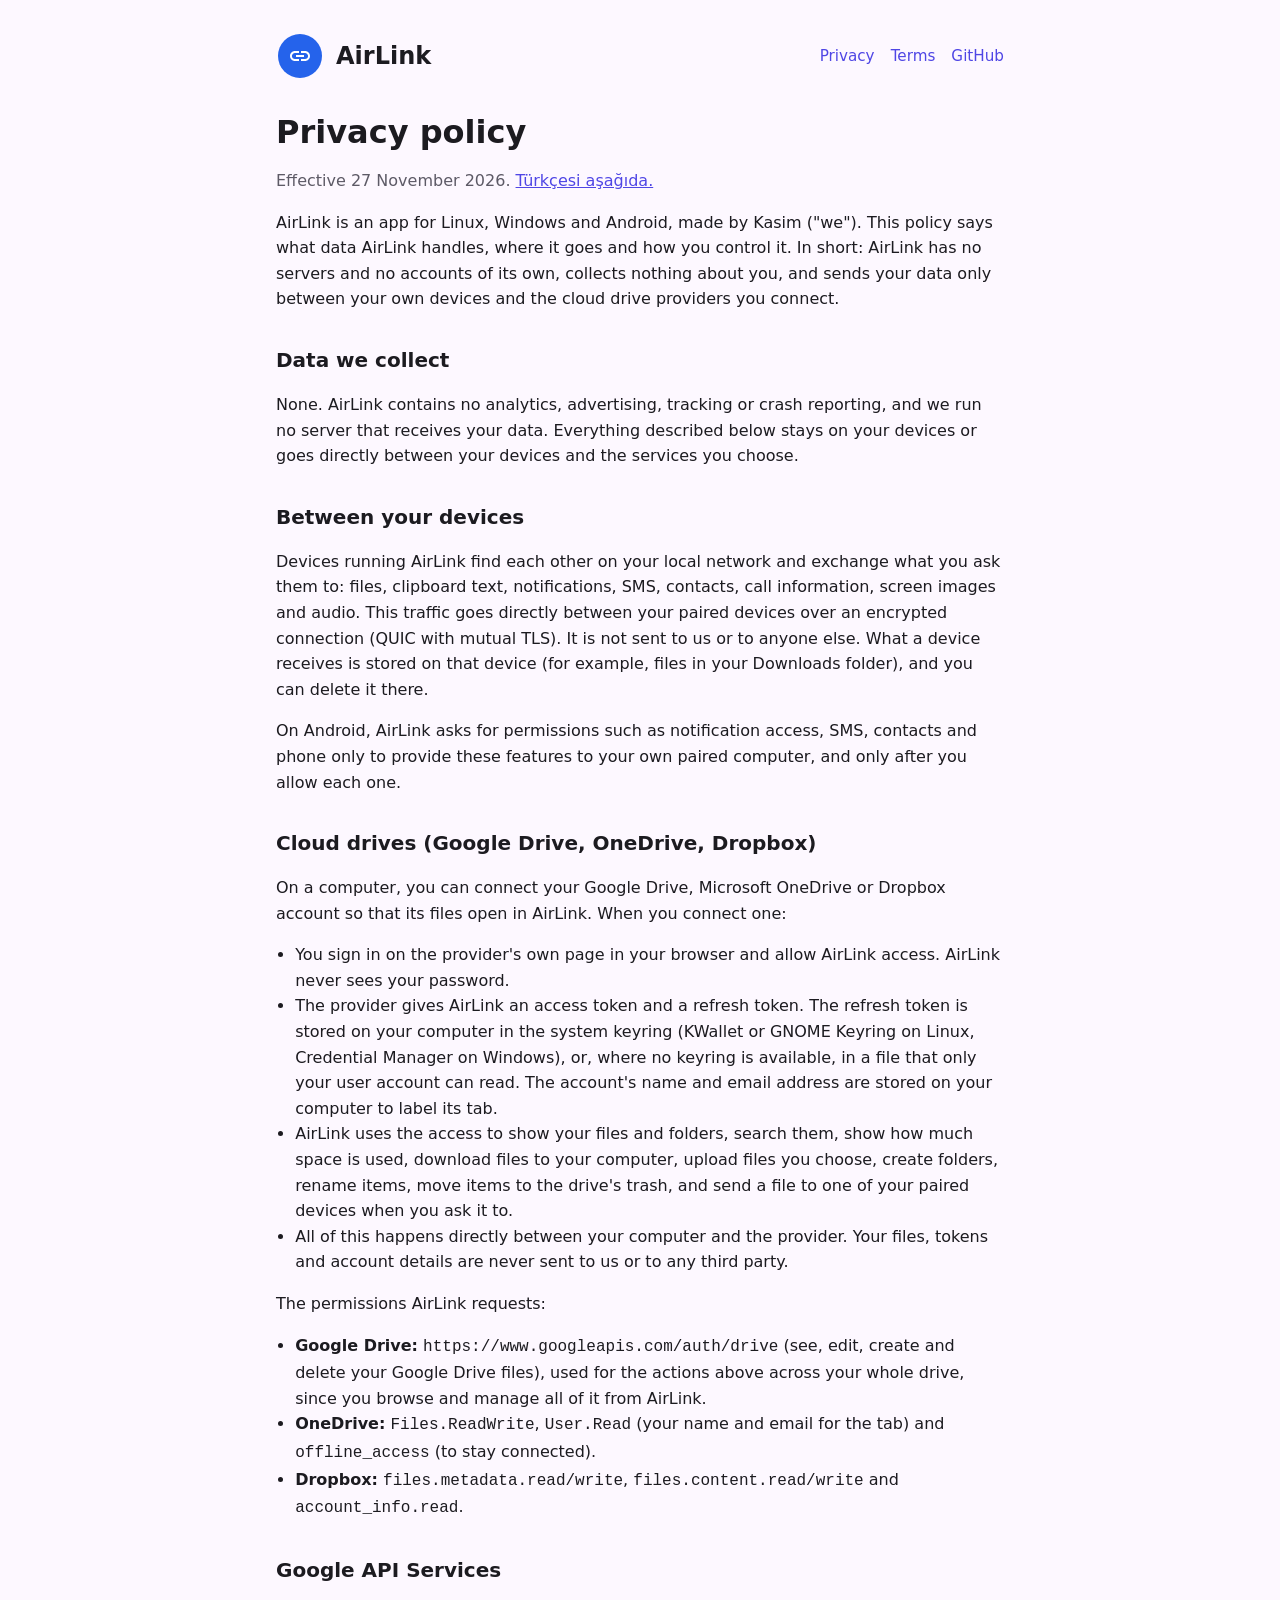
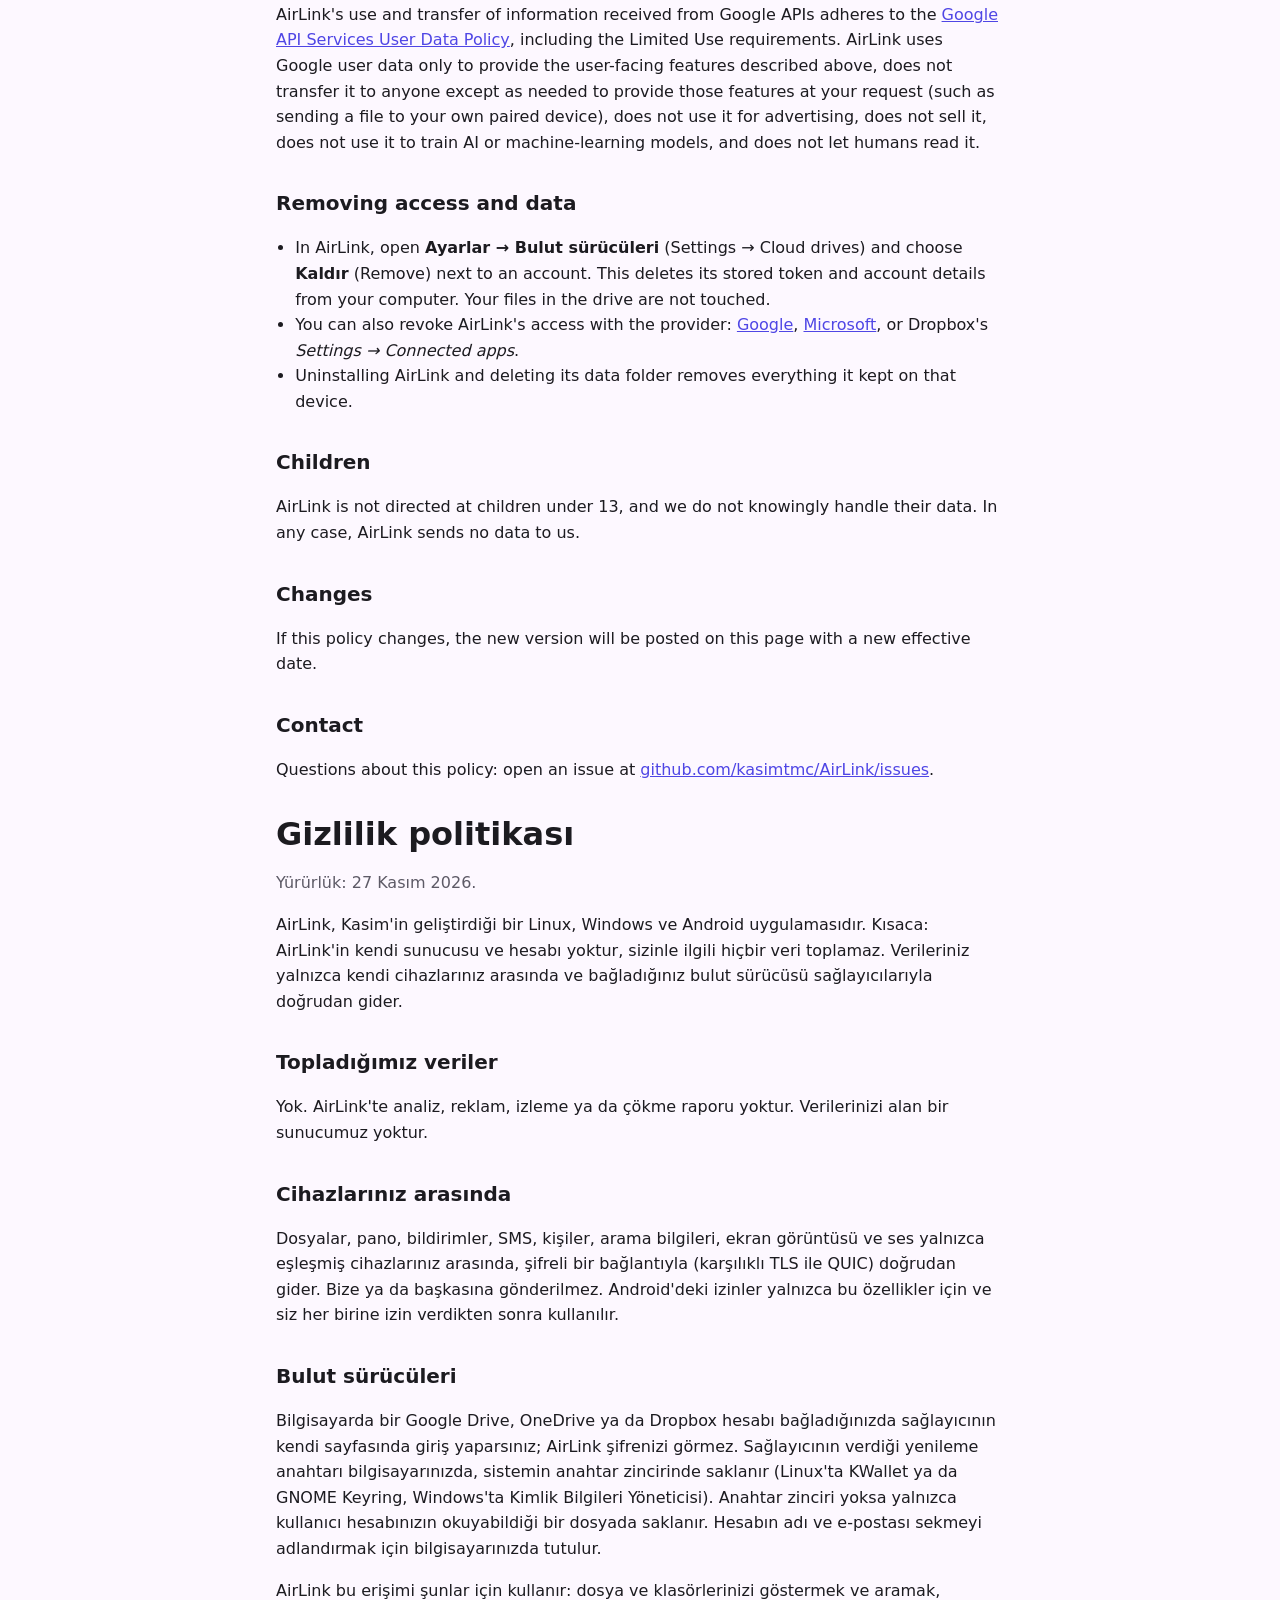
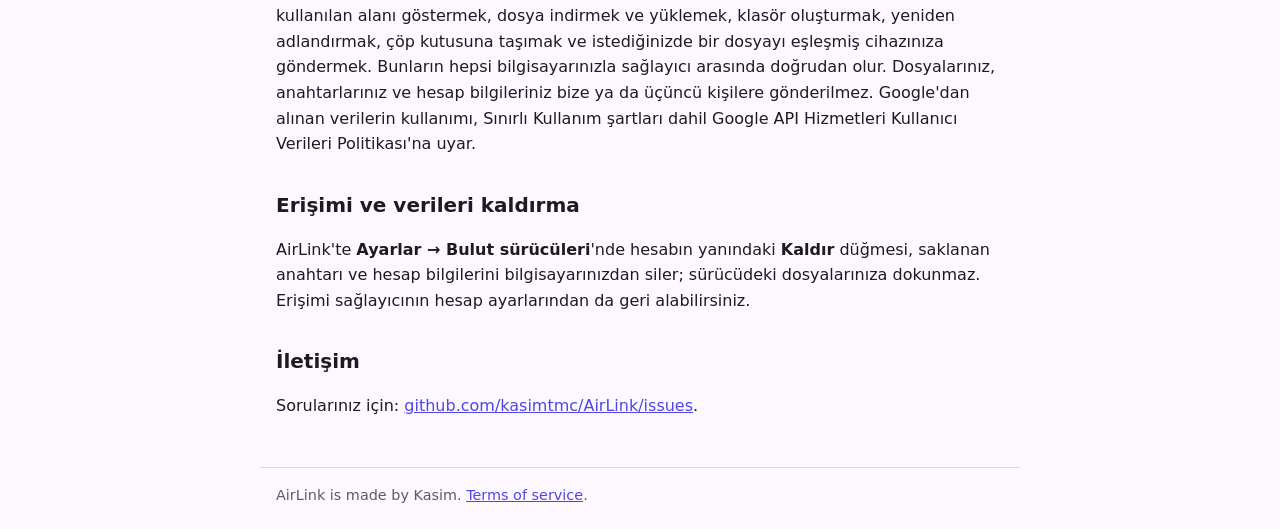
==== site/privacy.html @ c018aba0 "Website with the privacy policy and terms of service site/ is published to kasimtmc.github.io/AirLin" ====
<!doctype html>
<html lang="en">
<head>
<meta charset="utf-8">
<meta name="viewport" content="width=device-width, initial-scale=1">
<title>AirLink Privacy Policy</title>
<link rel="icon" href="airlink.svg">
<link rel="stylesheet" href="style.css">
</head>
<body>
<header>
  <img src="airlink.svg" alt="">
  <a href="./">AirLink</a>
  <nav><a href="privacy.html">Privacy</a><a href="terms.html">Terms</a><a href="https://github.com/kasimtmc/AirLink">GitHub</a></nav>
</header>
<main>
  <h1>Privacy policy</h1>
  <p class="muted">Effective 27 November 2026. <a href="#tr">Türkçesi aşağıda.</a></p>

  <p>AirLink is an app for Linux, Windows and Android, made by Kasim ("we"). This policy says what data AirLink handles, where it goes and how you control it. In short: AirLink has no servers and no accounts of its own, collects nothing about you, and sends your data only between your own devices and the cloud drive providers you connect.</p>

  <h2>Data we collect</h2>
  <p>None. AirLink contains no analytics, advertising, tracking or crash reporting, and we run no server that receives your data. Everything described below stays on your devices or goes directly between your devices and the services you choose.</p>

  <h2>Between your devices</h2>
  <p>Devices running AirLink find each other on your local network and exchange what you ask them to: files, clipboard text, notifications, SMS, contacts, call information, screen images and audio. This traffic goes directly between your paired devices over an encrypted connection (QUIC with mutual TLS). It is not sent to us or to anyone else. What a device receives is stored on that device (for example, files in your Downloads folder), and you can delete it there.</p>
  <p>On Android, AirLink asks for permissions such as notification access, SMS, contacts and phone only to provide these features to your own paired computer, and only after you allow each one.</p>

  <h2>Cloud drives (Google Drive, OneDrive, Dropbox)</h2>
  <p>On a computer, you can connect your Google Drive, Microsoft OneDrive or Dropbox account so that its files open in AirLink. When you connect one:</p>
  <ul>
    <li>You sign in on the provider's own page in your browser and allow AirLink access. AirLink never sees your password.</li>
    <li>The provider gives AirLink an access token and a refresh token. The refresh token is stored on your computer in the system keyring (KWallet or GNOME Keyring on Linux, Credential Manager on Windows), or, where no keyring is available, in a file that only your user account can read. The account's name and email address are stored on your computer to label its tab.</li>
    <li>AirLink uses the access to show your files and folders, search them, show how much space is used, download files to your computer, upload files you choose, create folders, rename items, move items to the drive's trash, and send a file to one of your paired devices when you ask it to.</li>
    <li>All of this happens directly between your computer and the provider. Your files, tokens and account details are never sent to us or to any third party.</li>
  </ul>
  <p>The permissions AirLink requests:</p>
  <ul>
    <li><strong>Google Drive:</strong> <code>https://www.googleapis.com/auth/drive</code> (see, edit, create and delete your Google Drive files), used for the actions above across your whole drive, since you browse and manage all of it from AirLink.</li>
    <li><strong>OneDrive:</strong> <code>Files.ReadWrite</code>, <code>User.Read</code> (your name and email for the tab) and <code>offline_access</code> (to stay connected).</li>
    <li><strong>Dropbox:</strong> <code>files.metadata.read/write</code>, <code>files.content.read/write</code> and <code>account_info.read</code>.</li>
  </ul>

  <h2>Google API Services</h2>
  <p>AirLink's use and transfer of information received from Google APIs adheres to the <a href="https://developers.google.com/terms/api-services-user-data-policy">Google API Services User Data Policy</a>, including the Limited Use requirements. AirLink uses Google user data only to provide the user-facing features described above, does not transfer it to anyone except as needed to provide those features at your request (such as sending a file to your own paired device), does not use it for advertising, does not sell it, does not use it to train AI or machine-learning models, and does not let humans read it.</p>

  <h2>Removing access and data</h2>
  <ul>
    <li>In AirLink, open <strong>Ayarlar → Bulut sürücüleri</strong> (Settings → Cloud drives) and choose <strong>Kaldır</strong> (Remove) next to an account. This deletes its stored token and account details from your computer. Your files in the drive are not touched.</li>
    <li>You can also revoke AirLink's access with the provider: <a href="https://myaccount.google.com/permissions">Google</a>, <a href="https://account.live.com/consent/Manage">Microsoft</a>, or Dropbox's <em>Settings → Connected apps</em>.</li>
    <li>Uninstalling AirLink and deleting its data folder removes everything it kept on that device.</li>
  </ul>

  <h2>Children</h2>
  <p>AirLink is not directed at children under 13, and we do not knowingly handle their data. In any case, AirLink sends no data to us.</p>

  <h2>Changes</h2>
  <p>If this policy changes, the new version will be posted on this page with a new effective date.</p>

  <h2>Contact</h2>
  <p>Questions about this policy: open an issue at <a href="https://github.com/kasimtmc/AirLink/issues">github.com/kasimtmc/AirLink/issues</a>.</p>

  <h1 id="tr">Gizlilik politikası</h1>
  <p class="muted">Yürürlük: 27 Kasım 2026.</p>
  <p>AirLink, Kasim'in geliştirdiği bir Linux, Windows ve Android uygulamasıdır. Kısaca: AirLink'in kendi sunucusu ve hesabı yoktur, sizinle ilgili hiçbir veri toplamaz. Verileriniz yalnızca kendi cihazlarınız arasında ve bağladığınız bulut sürücüsü sağlayıcılarıyla doğrudan gider.</p>
  <h2>Topladığımız veriler</h2>
  <p>Yok. AirLink'te analiz, reklam, izleme ya da çökme raporu yoktur. Verilerinizi alan bir sunucumuz yoktur.</p>
  <h2>Cihazlarınız arasında</h2>
  <p>Dosyalar, pano, bildirimler, SMS, kişiler, arama bilgileri, ekran görüntüsü ve ses yalnızca eşleşmiş cihazlarınız arasında, şifreli bir bağlantıyla (karşılıklı TLS ile QUIC) doğrudan gider. Bize ya da başkasına gönderilmez. Android'deki izinler yalnızca bu özellikler için ve siz her birine izin verdikten sonra kullanılır.</p>
  <h2>Bulut sürücüleri</h2>
  <p>Bilgisayarda bir Google Drive, OneDrive ya da Dropbox hesabı bağladığınızda sağlayıcının kendi sayfasında giriş yaparsınız; AirLink şifrenizi görmez. Sağlayıcının verdiği yenileme anahtarı bilgisayarınızda, sistemin anahtar zincirinde saklanır (Linux'ta KWallet ya da GNOME Keyring, Windows'ta Kimlik Bilgileri Yöneticisi). Anahtar zinciri yoksa yalnızca kullanıcı hesabınızın okuyabildiği bir dosyada saklanır. Hesabın adı ve e-postası sekmeyi adlandırmak için bilgisayarınızda tutulur.</p>
  <p>AirLink bu erişimi şunlar için kullanır: dosya ve klasörlerinizi göstermek ve aramak, kullanılan alanı göstermek, dosya indirmek ve yüklemek, klasör oluşturmak, yeniden adlandırmak, çöp kutusuna taşımak ve istediğinizde bir dosyayı eşleşmiş cihazınıza göndermek. Bunların hepsi bilgisayarınızla sağlayıcı arasında doğrudan olur. Dosyalarınız, anahtarlarınız ve hesap bilgileriniz bize ya da üçüncü kişilere gönderilmez. Google'dan alınan verilerin kullanımı, Sınırlı Kullanım şartları dahil Google API Hizmetleri Kullanıcı Verileri Politikası'na uyar.</p>
  <h2>Erişimi ve verileri kaldırma</h2>
  <p>AirLink'te <strong>Ayarlar → Bulut sürücüleri</strong>'nde hesabın yanındaki <strong>Kaldır</strong> düğmesi, saklanan anahtarı ve hesap bilgilerini bilgisayarınızdan siler; sürücüdeki dosyalarınıza dokunmaz. Erişimi sağlayıcının hesap ayarlarından da geri alabilirsiniz.</p>
  <h2>İletişim</h2>
  <p>Sorularınız için: <a href="https://github.com/kasimtmc/AirLink/issues">github.com/kasimtmc/AirLink/issues</a>.</p>
</main>
<footer>AirLink is made by Kasim. <a href="terms.html">Terms of service</a>.</footer>
</body>
</html>
---- site/style.css ----
:root {
  --bg: #fdf8ff; --fg: #1c1b20; --muted: #5d5a66; --accent: #4f46e5; --card: #f2edf7; --line: #ddd7e3;
  color-scheme: light dark;
}
@media (prefers-color-scheme: dark) {
  :root { --bg: #141218; --fg: #e8e1ec; --muted: #aca6b4; --accent: #a5b4fc; --card: #211f26; --line: #36333d; }
}
* { box-sizing: border-box; }
body { margin: 0; background: var(--bg); color: var(--fg); font: 16px/1.6 system-ui, -apple-system, "Segoe UI", sans-serif; }
main, header, footer { max-width: 760px; margin: 0 auto; padding: 0 16px; }
header { display: flex; align-items: center; gap: 12px; padding-top: 32px; }
header img { width: 48px; height: 48px; }
header a { color: inherit; text-decoration: none; font-size: 1.5rem; font-weight: 600; }
nav { margin-left: auto; display: flex; gap: 16px; flex-wrap: wrap; }
nav a { font-size: 0.95rem; font-weight: 400; color: var(--accent); }
h1 { font-size: 2rem; line-height: 1.25; margin: 32px 0 8px; }
h2 { font-size: 1.25rem; margin: 32px 0 8px; }
p, li { color: var(--fg); }
.muted { color: var(--muted); }
a { color: var(--accent); }
.card { background: var(--card); border-radius: 16px; padding: 16px 20px; margin: 16px 0; }
.button { display: inline-block; background: var(--accent); color: var(--bg); padding: 10px 18px; border-radius: 999px; text-decoration: none; font-weight: 600; }
ul { padding-left: 1.2rem; }
footer { border-top: 1px solid var(--line); margin-top: 48px; padding-top: 16px; padding-bottom: 32px; font-size: 0.9rem; color: var(--muted); }
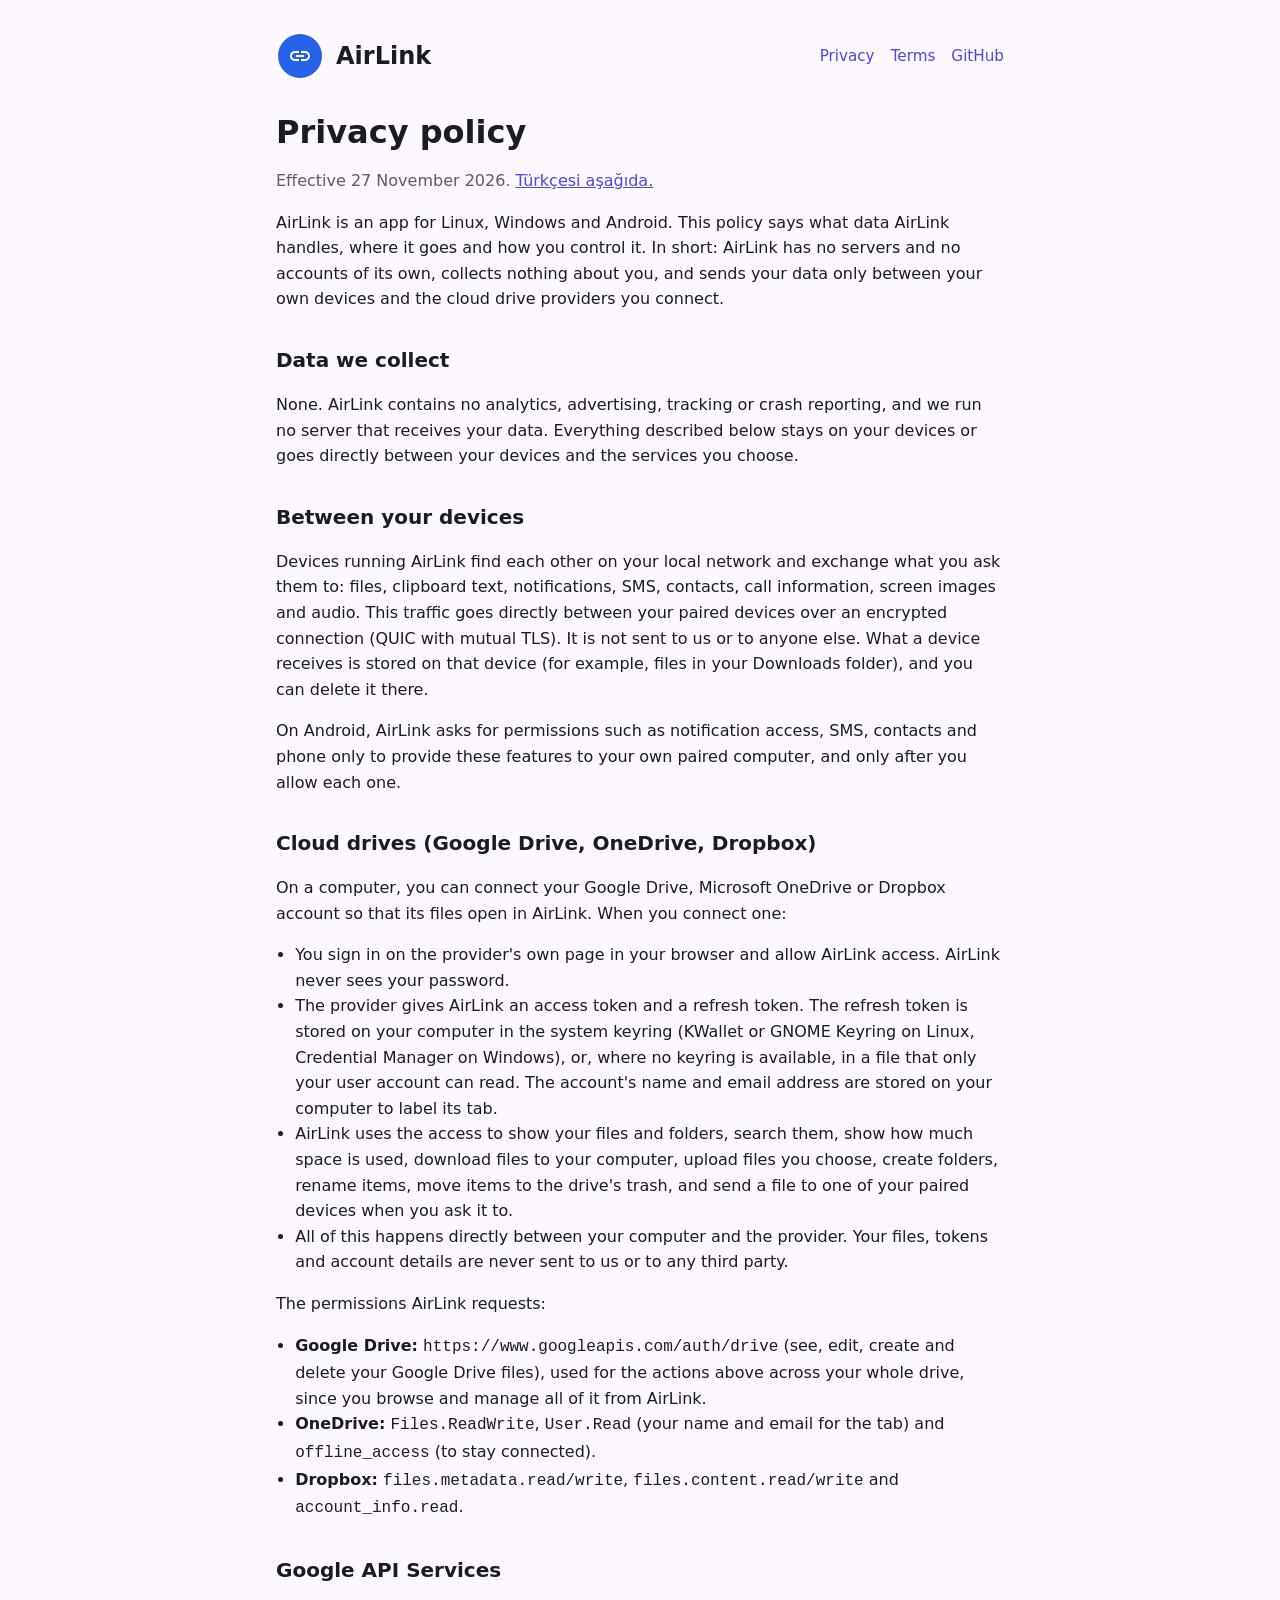
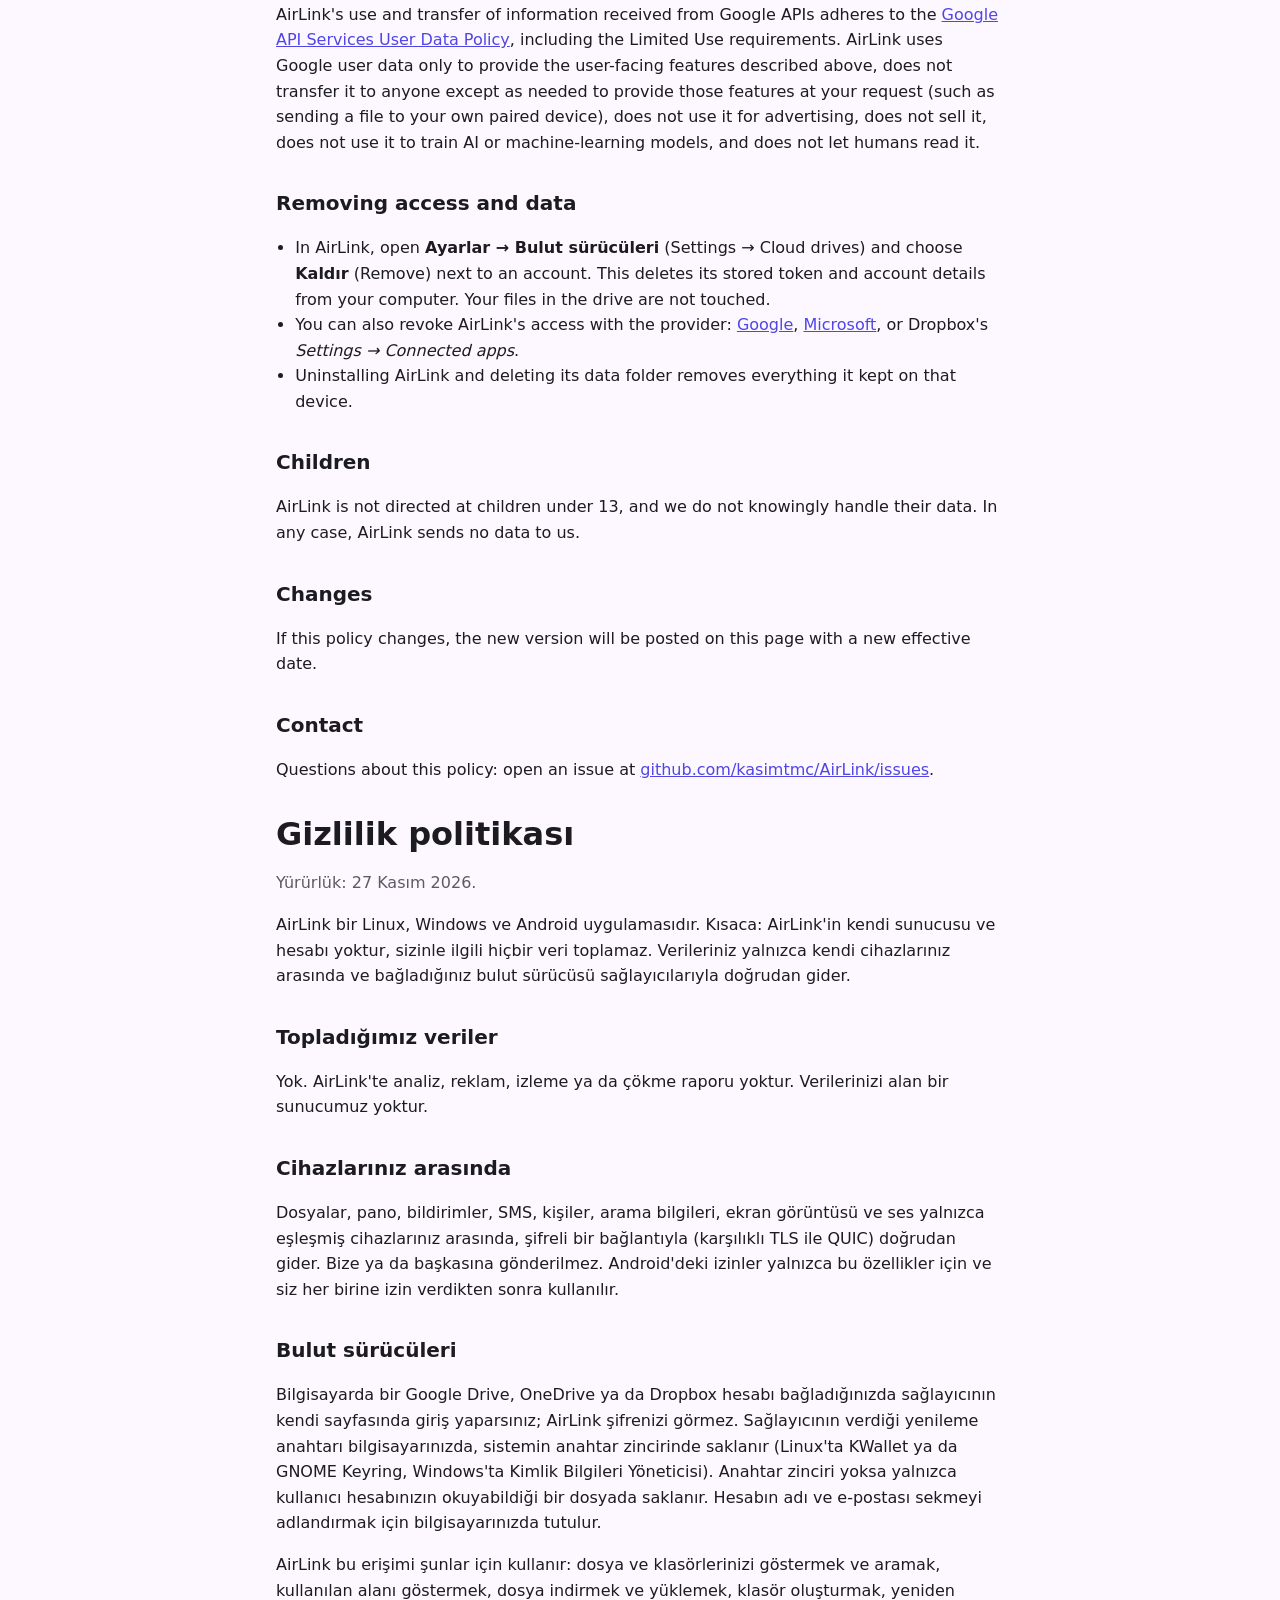
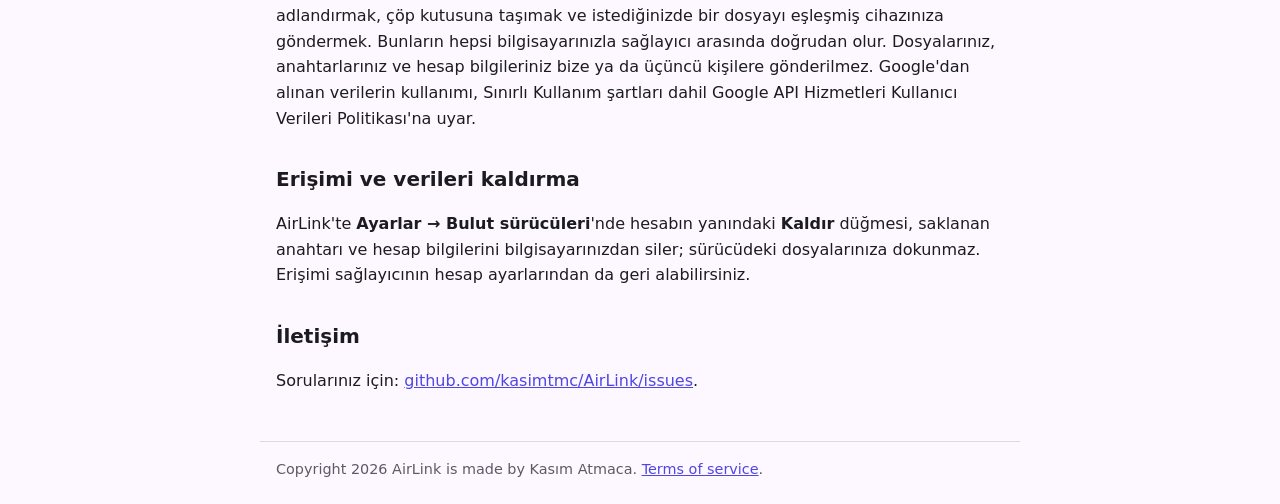
==== commit c4950d02: "Website: developer named in the footers only" ====
--- a/site/privacy.html
+++ b/site/privacy.html
@@ -17,7 +17,7 @@
   <h1>Privacy policy</h1>
   <p class="muted">Effective 27 November 2026. <a href="#tr">Türkçesi aşağıda.</a></p>
 
-  <p>AirLink is an app for Linux, Windows and Android, made by Kasim ("we"). This policy says what data AirLink handles, where it goes and how you control it. In short: AirLink has no servers and no accounts of its own, collects nothing about you, and sends your data only between your own devices and the cloud drive providers you connect.</p>
+  <p>AirLink is an app for Linux, Windows and Android. This policy says what data AirLink handles, where it goes and how you control it. In short: AirLink has no servers and no accounts of its own, collects nothing about you, and sends your data only between your own devices and the cloud drive providers you connect.</p>
 
   <h2>Data we collect</h2>
   <p>None. AirLink contains no analytics, advertising, tracking or crash reporting, and we run no server that receives your data. Everything described below stays on your devices or goes directly between your devices and the services you choose.</p>
@@ -62,7 +62,7 @@
 
   <h1 id="tr">Gizlilik politikası</h1>
   <p class="muted">Yürürlük: 27 Kasım 2026.</p>
-  <p>AirLink, Kasim'in geliştirdiği bir Linux, Windows ve Android uygulamasıdır. Kısaca: AirLink'in kendi sunucusu ve hesabı yoktur, sizinle ilgili hiçbir veri toplamaz. Verileriniz yalnızca kendi cihazlarınız arasında ve bağladığınız bulut sürücüsü sağlayıcılarıyla doğrudan gider.</p>
+  <p>AirLink bir Linux, Windows ve Android uygulamasıdır. Kısaca: AirLink'in kendi sunucusu ve hesabı yoktur, sizinle ilgili hiçbir veri toplamaz. Verileriniz yalnızca kendi cihazlarınız arasında ve bağladığınız bulut sürücüsü sağlayıcılarıyla doğrudan gider.</p>
   <h2>Topladığımız veriler</h2>
   <p>Yok. AirLink'te analiz, reklam, izleme ya da çökme raporu yoktur. Verilerinizi alan bir sunucumuz yoktur.</p>
   <h2>Cihazlarınız arasında</h2>
@@ -75,6 +75,6 @@
   <h2>İletişim</h2>
   <p>Sorularınız için: <a href="https://github.com/kasimtmc/AirLink/issues">github.com/kasimtmc/AirLink/issues</a>.</p>
 </main>
-<footer>AirLink is made by Kasim. <a href="terms.html">Terms of service</a>.</footer>
+<footer>Copyright 2026 AirLink is made by Kasım Atmaca. <a href="terms.html">Terms of service</a>.</footer>
 </body>
 </html>
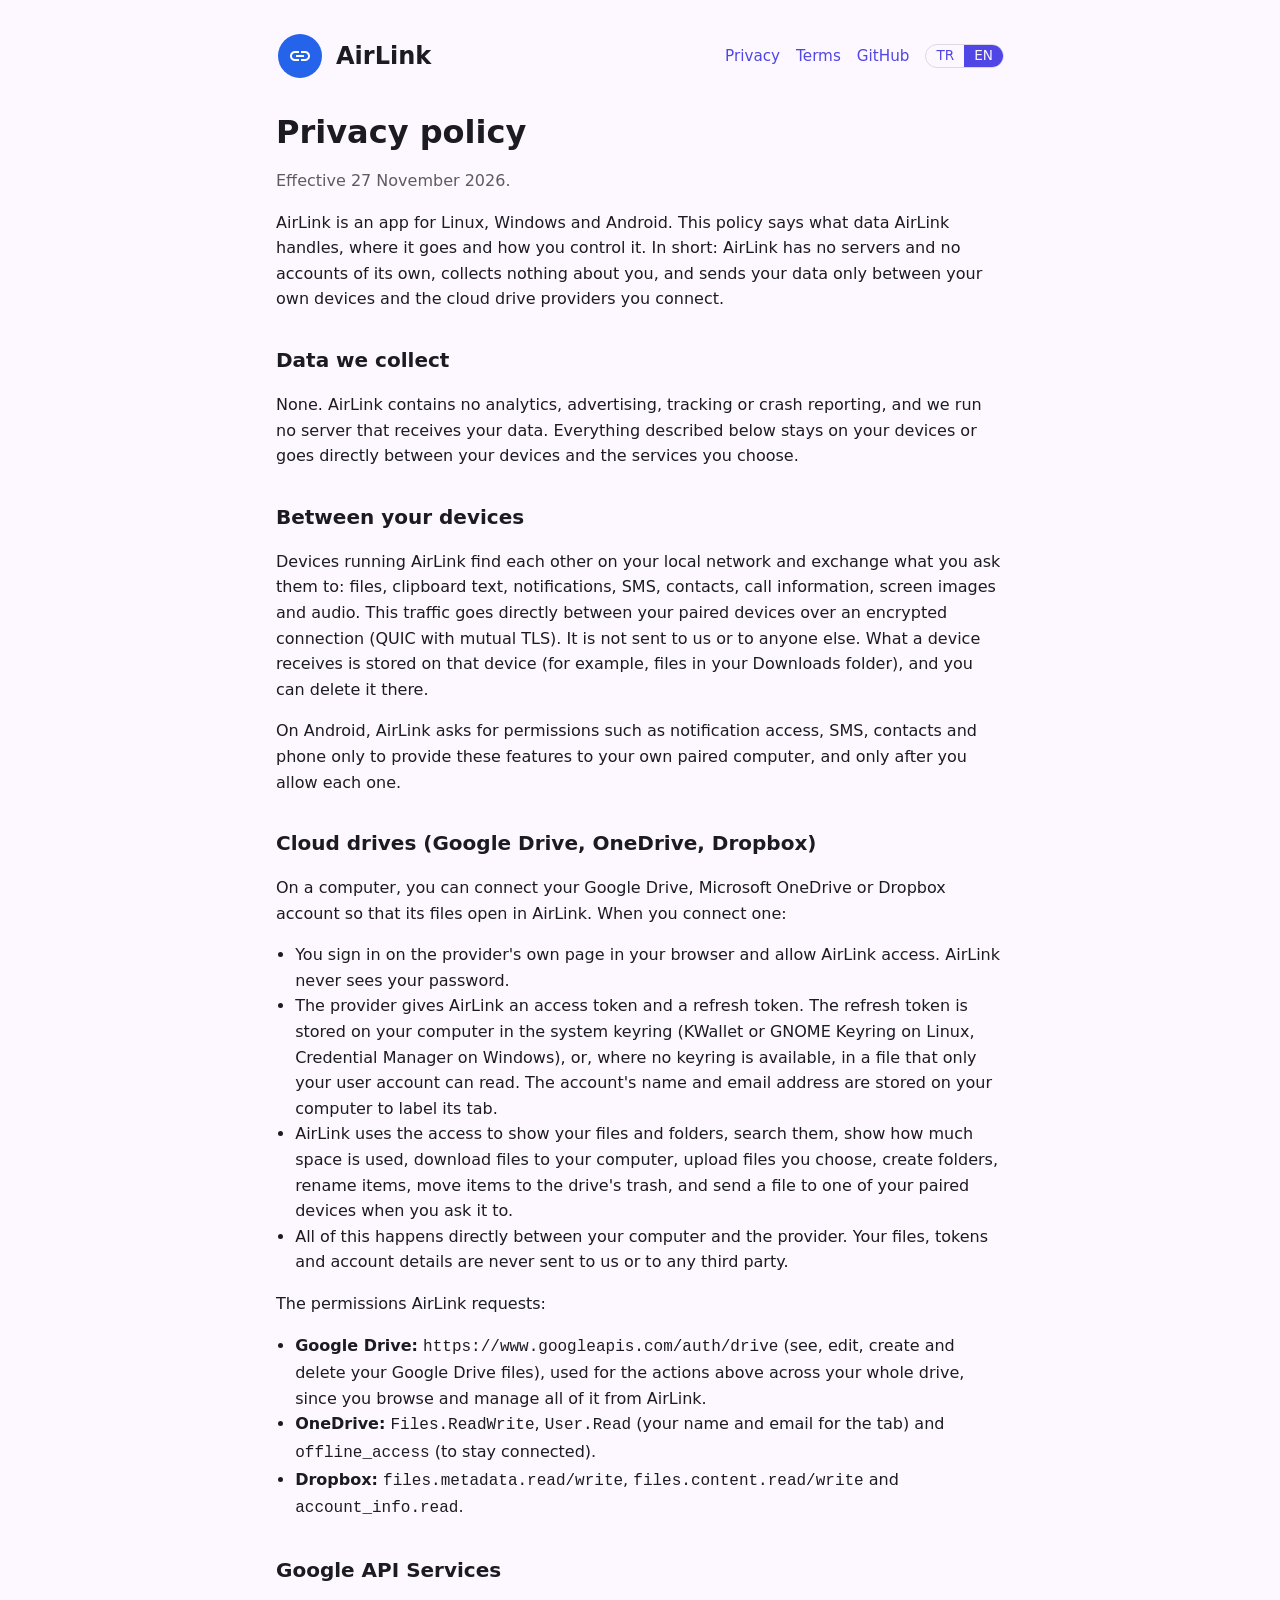
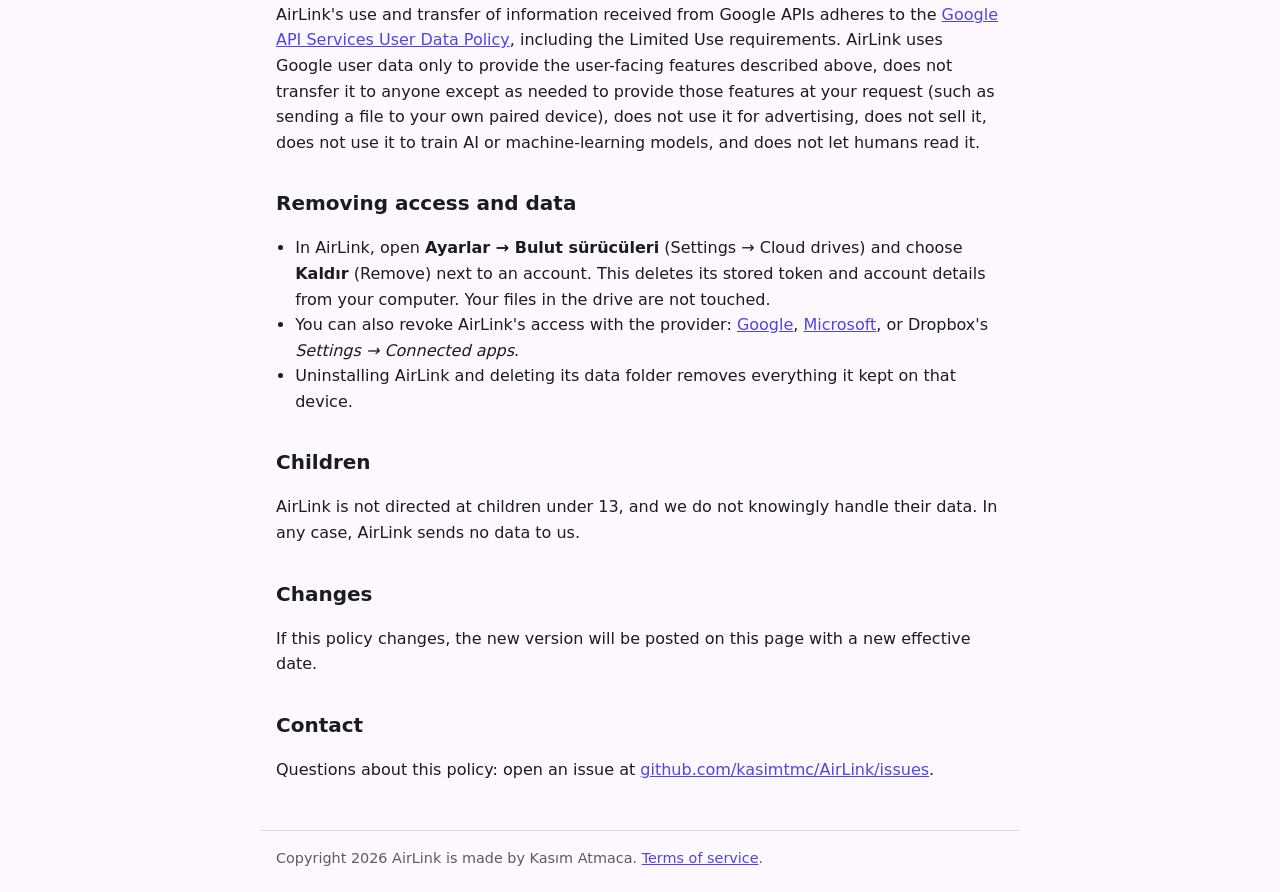
==== commit 0ed70205: "Website: a Turkish version of every page, with a TR/EN switch The English pages keep their addresses" ====
--- a/site/privacy.html
+++ b/site/privacy.html
@@ -6,16 +6,17 @@
 <title>AirLink Privacy Policy</title>
 <link rel="icon" href="airlink.svg">
 <link rel="stylesheet" href="style.css">
+<link rel="alternate" hreflang="tr" href="https://kasimtmc.github.io/AirLink/tr/privacy.html">
 </head>
 <body>
 <header>
   <img src="airlink.svg" alt="">
   <a href="./">AirLink</a>
-  <nav><a href="privacy.html">Privacy</a><a href="terms.html">Terms</a><a href="https://github.com/kasimtmc/AirLink">GitHub</a></nav>
+  <nav><a href="privacy.html">Privacy</a><a href="terms.html">Terms</a><a href="https://github.com/kasimtmc/AirLink">GitHub</a><span class="lang"><a href="tr/privacy.html" hreflang="tr" lang="tr">TR</a><span aria-current="true">EN</span></span></nav>
 </header>
 <main>
   <h1>Privacy policy</h1>
-  <p class="muted">Effective 27 November 2026. <a href="#tr">Türkçesi aşağıda.</a></p>
+  <p class="muted">Effective 27 November 2026.</p>
 
   <p>AirLink is an app for Linux, Windows and Android. This policy says what data AirLink handles, where it goes and how you control it. In short: AirLink has no servers and no accounts of its own, collects nothing about you, and sends your data only between your own devices and the cloud drive providers you connect.</p>
 
@@ -60,20 +61,6 @@
   <h2>Contact</h2>
   <p>Questions about this policy: open an issue at <a href="https://github.com/kasimtmc/AirLink/issues">github.com/kasimtmc/AirLink/issues</a>.</p>
 
-  <h1 id="tr">Gizlilik politikası</h1>
-  <p class="muted">Yürürlük: 27 Kasım 2026.</p>
-  <p>AirLink bir Linux, Windows ve Android uygulamasıdır. Kısaca: AirLink'in kendi sunucusu ve hesabı yoktur, sizinle ilgili hiçbir veri toplamaz. Verileriniz yalnızca kendi cihazlarınız arasında ve bağladığınız bulut sürücüsü sağlayıcılarıyla doğrudan gider.</p>
-  <h2>Topladığımız veriler</h2>
-  <p>Yok. AirLink'te analiz, reklam, izleme ya da çökme raporu yoktur. Verilerinizi alan bir sunucumuz yoktur.</p>
-  <h2>Cihazlarınız arasında</h2>
-  <p>Dosyalar, pano, bildirimler, SMS, kişiler, arama bilgileri, ekran görüntüsü ve ses yalnızca eşleşmiş cihazlarınız arasında, şifreli bir bağlantıyla (karşılıklı TLS ile QUIC) doğrudan gider. Bize ya da başkasına gönderilmez. Android'deki izinler yalnızca bu özellikler için ve siz her birine izin verdikten sonra kullanılır.</p>
-  <h2>Bulut sürücüleri</h2>
-  <p>Bilgisayarda bir Google Drive, OneDrive ya da Dropbox hesabı bağladığınızda sağlayıcının kendi sayfasında giriş yaparsınız; AirLink şifrenizi görmez. Sağlayıcının verdiği yenileme anahtarı bilgisayarınızda, sistemin anahtar zincirinde saklanır (Linux'ta KWallet ya da GNOME Keyring, Windows'ta Kimlik Bilgileri Yöneticisi). Anahtar zinciri yoksa yalnızca kullanıcı hesabınızın okuyabildiği bir dosyada saklanır. Hesabın adı ve e-postası sekmeyi adlandırmak için bilgisayarınızda tutulur.</p>
-  <p>AirLink bu erişimi şunlar için kullanır: dosya ve klasörlerinizi göstermek ve aramak, kullanılan alanı göstermek, dosya indirmek ve yüklemek, klasör oluşturmak, yeniden adlandırmak, çöp kutusuna taşımak ve istediğinizde bir dosyayı eşleşmiş cihazınıza göndermek. Bunların hepsi bilgisayarınızla sağlayıcı arasında doğrudan olur. Dosyalarınız, anahtarlarınız ve hesap bilgileriniz bize ya da üçüncü kişilere gönderilmez. Google'dan alınan verilerin kullanımı, Sınırlı Kullanım şartları dahil Google API Hizmetleri Kullanıcı Verileri Politikası'na uyar.</p>
-  <h2>Erişimi ve verileri kaldırma</h2>
-  <p>AirLink'te <strong>Ayarlar → Bulut sürücüleri</strong>'nde hesabın yanındaki <strong>Kaldır</strong> düğmesi, saklanan anahtarı ve hesap bilgilerini bilgisayarınızdan siler; sürücüdeki dosyalarınıza dokunmaz. Erişimi sağlayıcının hesap ayarlarından da geri alabilirsiniz.</p>
-  <h2>İletişim</h2>
-  <p>Sorularınız için: <a href="https://github.com/kasimtmc/AirLink/issues">github.com/kasimtmc/AirLink/issues</a>.</p>
 </main>
 <footer>Copyright 2026 AirLink is made by Kasım Atmaca. <a href="terms.html">Terms of service</a>.</footer>
 </body>
--- a/site/style.css
+++ b/site/style.css
@@ -22,3 +22,6 @@
 .button { display: inline-block; background: var(--accent); color: var(--bg); padding: 10px 18px; border-radius: 999px; text-decoration: none; font-weight: 600; }
 ul { padding-left: 1.2rem; }
 footer { border-top: 1px solid var(--line); margin-top: 48px; padding-top: 16px; padding-bottom: 32px; font-size: 0.9rem; color: var(--muted); }
+.lang { display: inline-flex; border: 1px solid var(--line); border-radius: 999px; overflow: hidden; }
+.lang a, .lang span { padding: 0 10px; font-size: 0.85rem; text-decoration: none; }
+.lang [aria-current] { background: var(--accent); color: var(--bg); }
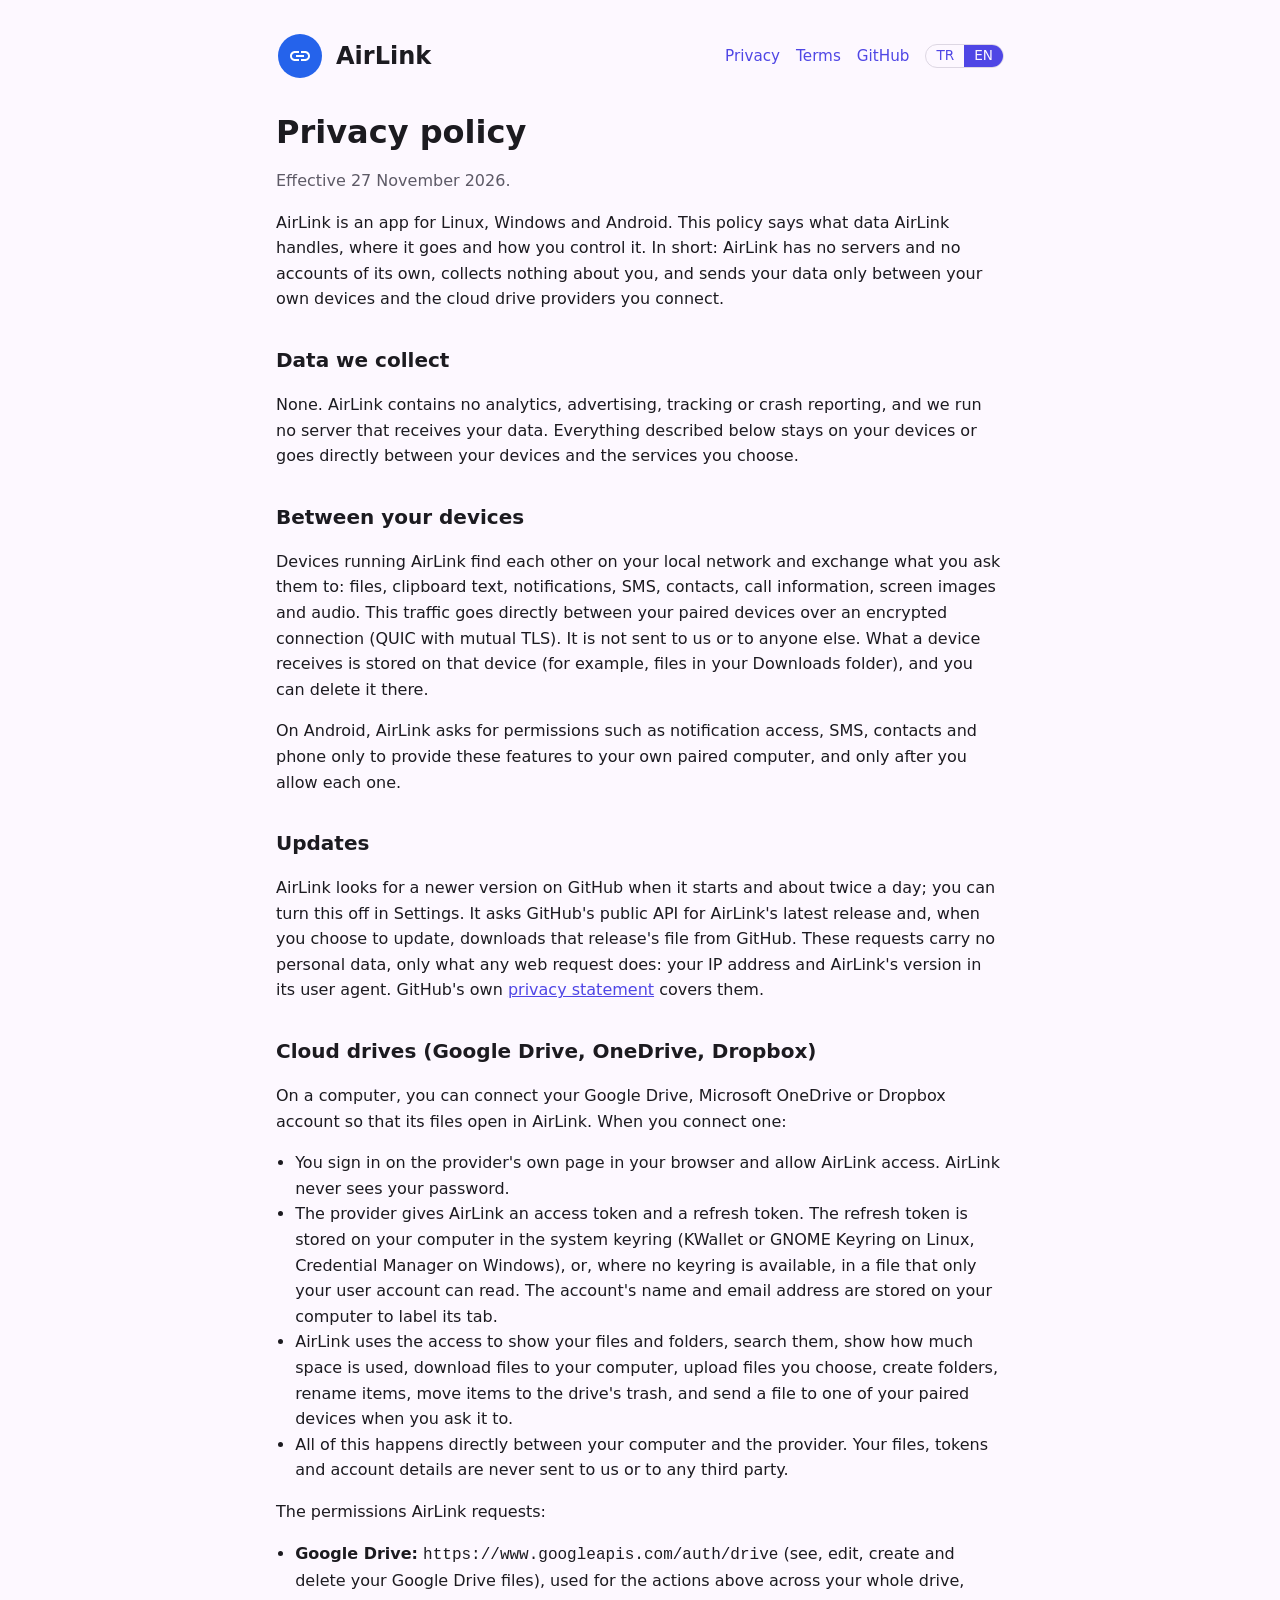
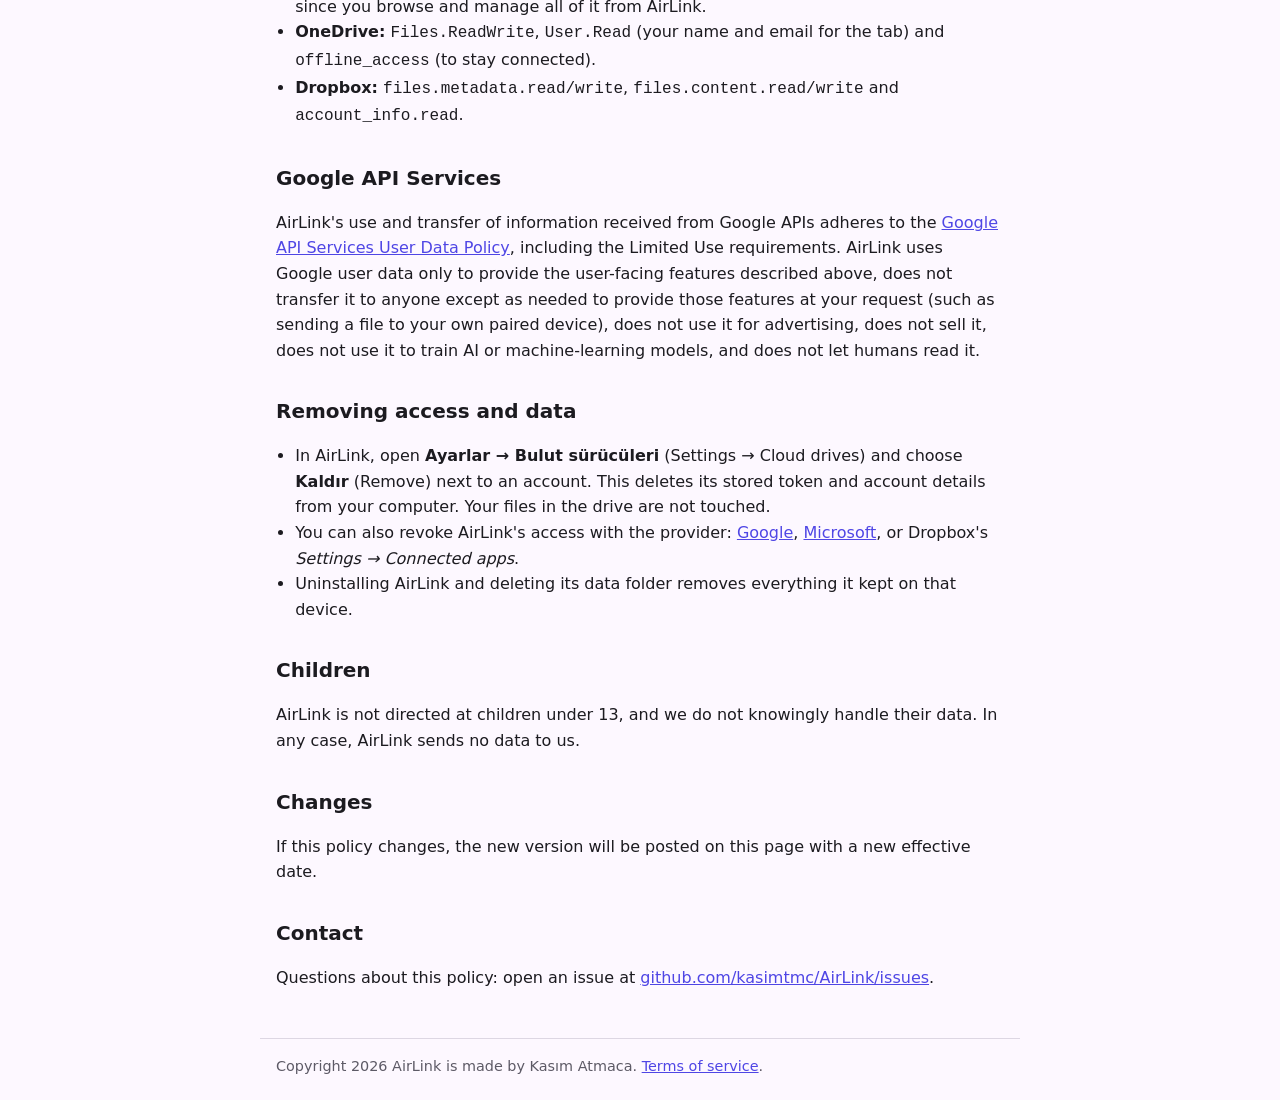
==== commit a742cbbc: "Updates from GitHub: AirLink finds a newer release and updates itself, with its menus and panel widg" ====
--- a/site/privacy.html
+++ b/site/privacy.html
@@ -26,6 +26,9 @@
   <h2>Between your devices</h2>
   <p>Devices running AirLink find each other on your local network and exchange what you ask them to: files, clipboard text, notifications, SMS, contacts, call information, screen images and audio. This traffic goes directly between your paired devices over an encrypted connection (QUIC with mutual TLS). It is not sent to us or to anyone else. What a device receives is stored on that device (for example, files in your Downloads folder), and you can delete it there.</p>
   <p>On Android, AirLink asks for permissions such as notification access, SMS, contacts and phone only to provide these features to your own paired computer, and only after you allow each one.</p>
+
+  <h2>Updates</h2>
+  <p>AirLink looks for a newer version on GitHub when it starts and about twice a day; you can turn this off in Settings. It asks GitHub's public API for AirLink's latest release and, when you choose to update, downloads that release's file from GitHub. These requests carry no personal data, only what any web request does: your IP address and AirLink's version in its user agent. GitHub's own <a href="https://docs.github.com/en/site-policy/privacy-policies/github-general-privacy-statement">privacy statement</a> covers them.</p>
 
   <h2>Cloud drives (Google Drive, OneDrive, Dropbox)</h2>
   <p>On a computer, you can connect your Google Drive, Microsoft OneDrive or Dropbox account so that its files open in AirLink. When you connect one:</p>
